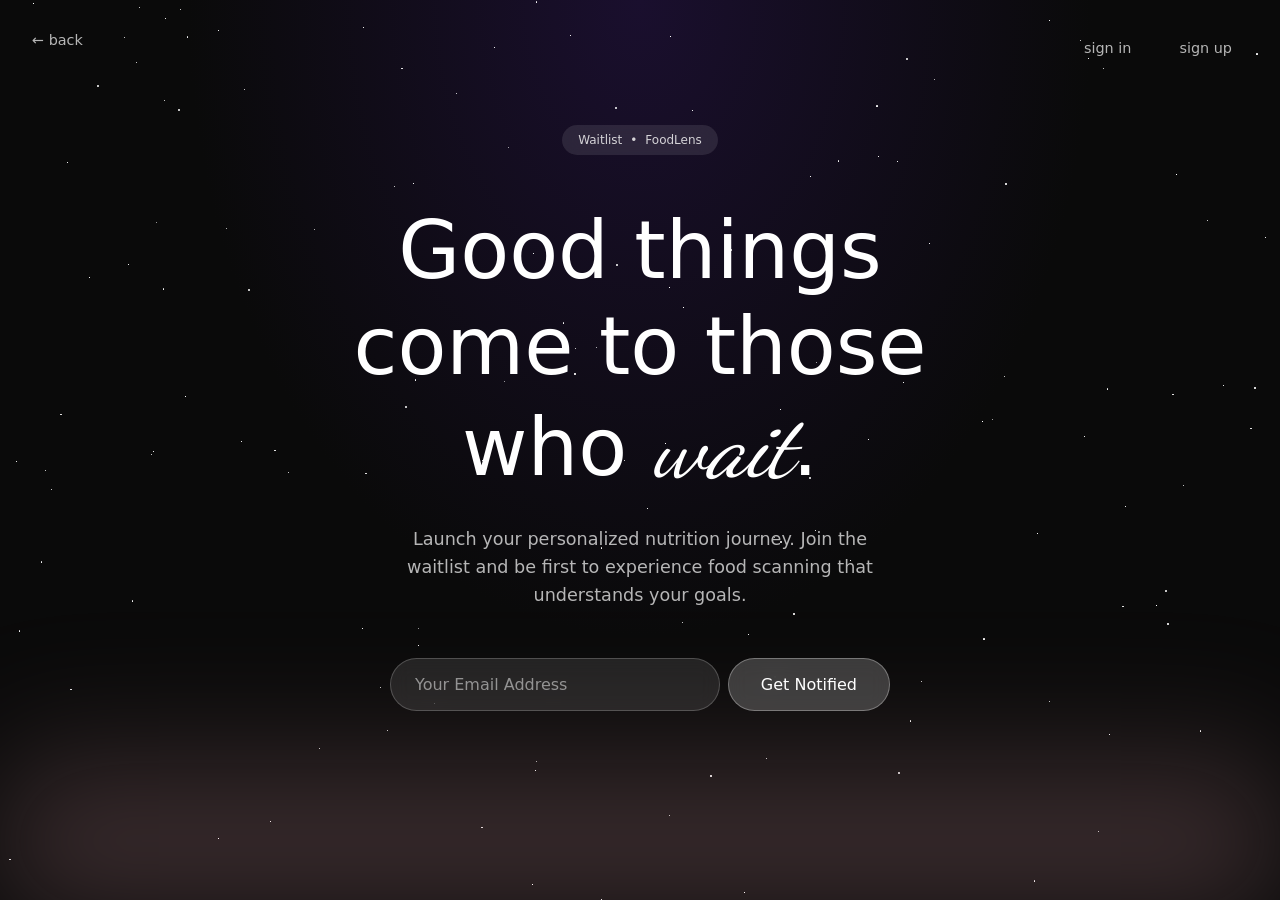
==== foodlens.html @ 1715f6c1 "first version of the site" ====
<!DOCTYPE html>
<html lang="en">
<head>
    <meta charset="UTF-8">
    <meta name="viewport" content="width=device-width, initial-scale=1.0">
    <title>FoodLens | Join the Waitlist</title>
    <link rel="stylesheet" href="styles.css">
    <link rel="preconnect" href="https://fonts.googleapis.com">
    <link rel="preconnect" href="https://fonts.gstatic.com" crossorigin>
    <link href="https://fonts.googleapis.com/css2?family=Dancing+Script:wght@400;500;600&display=swap" rel="stylesheet">
    <style>
        * {
            margin: 0;
            padding: 0;
            box-sizing: border-box;
        }

        body {
            font-family: -apple-system, BlinkMacSystemFont, 'Segoe UI', system-ui, sans-serif;
            background: #0a0a0a;
            color: #ffffff;
            overflow-x: hidden;
            min-height: 100vh;
        }

        .foodlens-container {
            min-height: 100vh;
            position: relative;
            display: flex;
            flex-direction: column;
            align-items: center;
            justify-content: center;
            padding: 2rem;
            background: radial-gradient(ellipse at top, #1a0f2e 0%, #0a0a0a 50%);
            background-attachment: fixed;
        }

        /* Starry background */
        .stars {
            position: fixed;
            top: 0;
            left: 0;
            width: 100%;
            height: 100%;
            pointer-events: none;
            z-index: 1;
        }

        .star {
            position: absolute;
            background: #ffffff;
            border-radius: 50%;
            animation: twinkle 3s ease-in-out infinite;
        }

        @keyframes twinkle {
            0%, 100% { opacity: 0.3; }
            50% { opacity: 1; }
        }

        /* Horizon glow */
        .horizon-glow {
            position: fixed;
            bottom: 0;
            left: 0;
            width: 100%;
            height: 200px;
            background: linear-gradient(to top, rgba(255, 182, 193, 0.3), transparent);
            pointer-events: none;
            z-index: 1;
            filter: blur(60px);
        }

        .content {
            position: relative;
            z-index: 10;
            text-align: center;
            max-width: 700px;
            width: 100%;
        }

        .badge {
            display: inline-flex;
            align-items: center;
            gap: 0.5rem;
            padding: 0.5rem 1rem;
            background: rgba(255, 255, 255, 0.1);
            border-radius: 20px;
            font-size: 0.75rem;
            color: rgba(255, 255, 255, 0.8);
            margin-bottom: 3rem;
            backdrop-filter: blur(10px);
        }

        .hero-title {
            font-size: clamp(2.5rem, 8vw, 5rem);
            font-weight: 400;
            line-height: 1.2;
            margin-bottom: 1.5rem;
            color: #ffffff;
        }

        .hero-title .script {
            font-family: 'Dancing Script', cursive;
            font-style: italic;
            font-weight: 500;
            font-size: 1.1em;
        }

        .hero-description {
            font-size: clamp(0.9rem, 2vw, 1.1rem);
            color: rgba(255, 255, 255, 0.7);
            line-height: 1.6;
            margin-bottom: 3rem;
            max-width: 500px;
            margin-left: auto;
            margin-right: auto;
        }

        .waitlist-form {
            display: flex;
            gap: 0.5rem;
            max-width: 500px;
            margin: 0 auto 4rem;
            flex-wrap: wrap;
            justify-content: center;
        }

        .email-input {
            flex: 1;
            min-width: 250px;
            padding: 1rem 1.5rem;
            background: rgba(255, 255, 255, 0.1);
            border: 1px solid rgba(255, 255, 255, 0.2);
            border-radius: 50px;
            color: #ffffff;
            font-size: 1rem;
            font-family: inherit;
            backdrop-filter: blur(10px);
            transition: all 0.3s ease;
        }

        .email-input:focus {
            outline: none;
            border-color: rgba(255, 255, 255, 0.4);
            background: rgba(255, 255, 255, 0.15);
        }

        .email-input::placeholder {
            color: rgba(255, 255, 255, 0.5);
        }

        .notify-btn {
            padding: 1rem 2rem;
            background: rgba(255, 255, 255, 0.2);
            border: 1px solid rgba(255, 255, 255, 0.3);
            border-radius: 50px;
            color: #ffffff;
            font-size: 1rem;
            font-family: inherit;
            font-weight: 500;
            cursor: pointer;
            transition: all 0.3s ease;
            backdrop-filter: blur(10px);
            white-space: nowrap;
        }

        .notify-btn:hover {
            background: rgba(255, 255, 255, 0.3);
            border-color: rgba(255, 255, 255, 0.5);
            transform: translateY(-2px);
        }

        .notify-btn:disabled {
            opacity: 0.5;
            cursor: not-allowed;
            transform: none;
        }

        .success-message {
            margin-top: 1rem;
            color: rgba(255, 255, 255, 0.8);
            font-size: 0.9rem;
            display: none;
        }

        .success-message.show {
            display: block;
        }

        .auth-links {
            position: fixed;
            top: 2rem;
            right: 2rem;
            display: flex;
            gap: 1rem;
            z-index: 100;
        }

        .auth-link {
            color: rgba(255, 255, 255, 0.7);
            text-decoration: none;
            font-size: 0.9rem;
            padding: 0.5rem 1rem;
            border-radius: 20px;
            transition: all 0.3s ease;
        }

        .auth-link:hover {
            color: #ffffff;
            background: rgba(255, 255, 255, 0.1);
        }

        .back-link {
            position: fixed;
            top: 2rem;
            left: 2rem;
            color: rgba(255, 255, 255, 0.7);
            text-decoration: none;
            font-size: 0.9rem;
            z-index: 100;
            transition: all 0.3s ease;
        }

        .back-link:hover {
            color: #ffffff;
        }

        /* Auth Modal */
        .auth-modal {
            position: fixed;
            top: 0;
            left: 0;
            width: 100%;
            height: 100%;
            background: rgba(0, 0, 0, 0.8);
            backdrop-filter: blur(10px);
            display: none;
            align-items: center;
            justify-content: center;
            z-index: 10001;
            opacity: 0;
            transition: opacity 0.3s ease;
        }

        .auth-modal.active {
            display: flex;
            opacity: 1;
        }

        .auth-modal-content {
            background: rgba(20, 20, 20, 0.95);
            border: 1px solid rgba(255, 255, 255, 0.1);
            border-radius: 20px;
            padding: 3rem;
            max-width: 450px;
            width: 90%;
            max-height: 90vh;
            overflow-y: auto;
            position: relative;
            transform: scale(0.9);
            transition: transform 0.3s ease;
            backdrop-filter: blur(20px);
        }

        .auth-modal.active .auth-modal-content {
            transform: scale(1);
        }

        .auth-modal-close {
            position: absolute;
            top: 1rem;
            right: 1rem;
            background: transparent;
            border: none;
            color: rgba(255, 255, 255, 0.7);
            font-size: 1.5rem;
            cursor: pointer;
            width: 32px;
            height: 32px;
            display: flex;
            align-items: center;
            justify-content: center;
            border-radius: 50%;
            transition: all 0.3s ease;
        }

        .auth-modal-close:hover {
            background: rgba(255, 255, 255, 0.1);
            color: #ffffff;
        }

        .auth-modal-title {
            font-size: 2rem;
            font-weight: 400;
            margin-bottom: 0.5rem;
            color: #ffffff;
        }

        .auth-modal-subtitle {
            color: rgba(255, 255, 255, 0.6);
            margin-bottom: 2rem;
            font-size: 0.9rem;
        }

        .form-group {
            margin-bottom: 1.5rem;
        }

        .form-label {
            display: block;
            margin-bottom: 0.5rem;
            color: rgba(255, 255, 255, 0.8);
            font-size: 0.9rem;
        }

        .form-input {
            width: 100%;
            padding: 0.8rem 1rem;
            background: rgba(255, 255, 255, 0.1);
            border: 1px solid rgba(255, 255, 255, 0.2);
            border-radius: 10px;
            color: #ffffff;
            font-size: 1rem;
            font-family: inherit;
            transition: all 0.3s ease;
        }

        .form-input:focus {
            outline: none;
            border-color: rgba(255, 255, 255, 0.4);
            background: rgba(255, 255, 255, 0.15);
        }

        .form-input::placeholder {
            color: rgba(255, 255, 255, 0.4);
        }

        .submit-btn {
            width: 100%;
            padding: 1rem;
            background: rgba(255, 255, 255, 0.2);
            color: #ffffff;
            border: 1px solid rgba(255, 255, 255, 0.3);
            border-radius: 10px;
            font-size: 1rem;
            font-family: inherit;
            font-weight: 500;
            cursor: pointer;
            transition: all 0.3s ease;
        }

        .submit-btn:hover {
            background: rgba(255, 255, 255, 0.3);
            border-color: rgba(255, 255, 255, 0.5);
        }

        .form-error {
            color: #ff6b6b;
            font-size: 0.85rem;
            margin-top: 0.5rem;
            display: none;
        }

        .form-error.show {
            display: block;
        }

        .switch-auth {
            margin-top: 1.5rem;
            text-align: center;
            color: rgba(255, 255, 255, 0.6);
            font-size: 0.9rem;
        }

        .switch-auth a {
            color: #ffffff;
            text-decoration: none;
            font-weight: 500;
            transition: all 0.3s ease;
        }

        .switch-auth a:hover {
            opacity: 0.8;
        }

        @media (max-width: 768px) {
            .auth-links {
                top: 1rem;
                right: 1rem;
            }

            .back-link {
                top: 1rem;
                left: 1rem;
            }

            .waitlist-form {
                flex-direction: column;
            }

            .email-input,
            .notify-btn {
                width: 100%;
            }
        }
    </style>
</head>
<body>
    <div class="foodlens-container">
        <!-- Starry Background -->
        <div class="stars" id="stars"></div>
        <div class="horizon-glow"></div>

        <a href="index.html" class="back-link">← back</a>
        
        <div class="auth-links">
            <a href="#" class="auth-link" onclick="openAuthModal('signin'); return false;">sign in</a>
            <a href="#" class="auth-link" onclick="openAuthModal('signup'); return false;">sign up</a>
        </div>

        <div class="content">
            <div class="badge">
                <span>Waitlist</span>
                <span>•</span>
                <span>FoodLens</span>
            </div>

            <h1 class="hero-title">
                Good things come to those who <span class="script">wait</span>.
            </h1>

            <p class="hero-description">
                Launch your personalized nutrition journey. Join the waitlist and be first to experience food scanning that understands your goals.
            </p>

            <form class="waitlist-form" id="waitlistForm" onsubmit="handleWaitlistSubmit(event)">
                <input 
                    type="email" 
                    class="email-input" 
                    placeholder="Your Email Address" 
                    required
                    id="waitlist-email"
                />
                <button type="submit" class="notify-btn" id="notify-btn">
                    Get Notified
                </button>
                <div class="success-message" id="success-message">
                    ✓ You've been added to the waitlist!
                </div>
            </form>
        </div>
    </div>

    <!-- Auth Modal -->
    <div class="auth-modal" id="authModal">
        <div class="auth-modal-content">
            <button class="auth-modal-close" onclick="closeAuthModal()">×</button>
            
            <!-- Sign In Form -->
            <div id="signinForm" class="auth-form">
                <h2 class="auth-modal-title">sign in</h2>
                <p class="auth-modal-subtitle">welcome back to foodlens</p>
                <form onsubmit="handleSignIn(event)">
                    <div class="form-group">
                        <label class="form-label" for="signin-email">email</label>
                        <input 
                            type="email" 
                            id="signin-email" 
                            class="form-input" 
                            placeholder="your@email.com" 
                            required
                        />
                        <div class="form-error" id="signin-error"></div>
                    </div>
                    <div class="form-group">
                        <label class="form-label" for="signin-password">password</label>
                        <input 
                            type="password" 
                            id="signin-password" 
                            class="form-input" 
                            placeholder="••••••••" 
                            required
                        />
                    </div>
                    <button type="submit" class="submit-btn" id="signin-submit">
                        sign in
                    </button>
                </form>
                <div class="switch-auth">
                    don't have an account? <a href="#" onclick="switchAuthForm('signup'); return false;">sign up</a>
                </div>
            </div>

            <!-- Sign Up Form -->
            <div id="signupForm" class="auth-form" style="display: none;">
                <h2 class="auth-modal-title">sign up</h2>
                <p class="auth-modal-subtitle">join foodlens and start your nutrition journey</p>
                <form onsubmit="handleSignUp(event)">
                    <div class="form-group">
                        <label class="form-label" for="signup-name">name</label>
                        <input 
                            type="text" 
                            id="signup-name" 
                            class="form-input" 
                            placeholder="your name" 
                            required
                        />
                    </div>
                    <div class="form-group">
                        <label class="form-label" for="signup-email">email</label>
                        <input 
                            type="email" 
                            id="signup-email" 
                            class="form-input" 
                            placeholder="your@email.com" 
                            required
                        />
                        <div class="form-error" id="signup-error"></div>
                    </div>
                    <div class="form-group">
                        <label class="form-label" for="signup-password">password</label>
                        <input 
                            type="password" 
                            id="signup-password" 
                            class="form-input" 
                            placeholder="••••••••" 
                            required
                            minlength="8"
                        />
                    </div>
                    <div class="form-group">
                        <label class="form-label" for="signup-location">location</label>
                        <select id="signup-location" class="form-input" required>
                            <option value="">select your country</option>
                            <option value="canada">🇨🇦 Canada</option>
                            <option value="australia">🇦🇺 Australia</option>
                            <option value="other">Other</option>
                        </select>
                    </div>
                    <button type="submit" class="submit-btn" id="signup-submit">
                        create account
                    </button>
                </form>
                <div class="switch-auth">
                    already have an account? <a href="#" onclick="switchAuthForm('signin'); return false;">sign in</a>
                </div>
            </div>
        </div>
    </div>

    <script>
        // Create starry background
        function createStars() {
            const starsContainer = document.getElementById('stars');
            const numStars = 150;
            
            for (let i = 0; i < numStars; i++) {
                const star = document.createElement('div');
                star.className = 'star';
                star.style.width = Math.random() * 2 + 'px';
                star.style.height = star.style.width;
                star.style.left = Math.random() * 100 + '%';
                star.style.top = Math.random() * 100 + '%';
                star.style.animationDelay = Math.random() * 3 + 's';
                starsContainer.appendChild(star);
            }
        }

        createStars();

        // Auth Modal Functions
        function openAuthModal(type) {
            const modal = document.getElementById('authModal');
            modal.classList.add('active');
            switchAuthForm(type);
        }

        function closeAuthModal() {
            const modal = document.getElementById('authModal');
            modal.classList.remove('active');
            document.getElementById('signinForm').querySelector('form').reset();
            document.getElementById('signupForm').querySelector('form').reset();
            document.getElementById('signin-error').classList.remove('show');
            document.getElementById('signup-error').classList.remove('show');
        }

        function switchAuthForm(type) {
            const signinForm = document.getElementById('signinForm');
            const signupForm = document.getElementById('signupForm');
            
            if (type === 'signin') {
                signinForm.style.display = 'block';
                signupForm.style.display = 'none';
            } else {
                signinForm.style.display = 'none';
                signupForm.style.display = 'block';
            }
        }

        document.getElementById('authModal').addEventListener('click', function(e) {
            if (e.target === this) {
                closeAuthModal();
            }
        });

        // Waitlist Form Handler
        function handleWaitlistSubmit(event) {
            event.preventDefault();
            const email = document.getElementById('waitlist-email').value;
            const submitBtn = document.getElementById('notify-btn');
            const successMsg = document.getElementById('success-message');

            submitBtn.disabled = true;
            submitBtn.textContent = 'joining...';

            setTimeout(() => {
                console.log('Waitlist signup:', { email });
                successMsg.classList.add('show');
                submitBtn.disabled = false;
                submitBtn.textContent = 'Get Notified';
                document.getElementById('waitlistForm').reset();
                
                setTimeout(() => {
                    successMsg.classList.remove('show');
                }, 5000);
            }, 1000);
        }

        // Sign In Handler
        function handleSignIn(event) {
            event.preventDefault();
            const email = document.getElementById('signin-email').value;
            const password = document.getElementById('signin-password').value;
            const submitBtn = document.getElementById('signin-submit');
            const errorMsg = document.getElementById('signin-error');

            errorMsg.classList.remove('show');
            submitBtn.disabled = true;
            submitBtn.textContent = 'signing in...';

            setTimeout(() => {
                console.log('Sign in:', { email });
                if (email && password) {
                    alert('Sign in successful! (This is a demo)');
                    closeAuthModal();
                } else {
                    errorMsg.textContent = 'Invalid email or password';
                    errorMsg.classList.add('show');
                }
                submitBtn.disabled = false;
                submitBtn.textContent = 'sign in';
            }, 1000);
        }

        // Sign Up Handler
        function handleSignUp(event) {
            event.preventDefault();
            const name = document.getElementById('signup-name').value;
            const email = document.getElementById('signup-email').value;
            const password = document.getElementById('signup-password').value;
            const location = document.getElementById('signup-location').value;
            const submitBtn = document.getElementById('signup-submit');
            const errorMsg = document.getElementById('signup-error');

            errorMsg.classList.remove('show');
            submitBtn.disabled = true;
            submitBtn.textContent = 'creating account...';

            setTimeout(() => {
                console.log('Sign up:', { name, email, location });
                if (email && password && name && location) {
                    alert('Account created successfully! (This is a demo)');
                    closeAuthModal();
                } else {
                    errorMsg.textContent = 'Please fill in all fields';
                    errorMsg.classList.add('show');
                }
                submitBtn.disabled = false;
                submitBtn.textContent = 'create account';
            }, 1000);
        }
    </script>
</body>
</html>
---- styles.css ----
* {
    margin: 0;
    padding: 0;
    box-sizing: border-box;
}

/* Theme: Dark (Default) */
:root {
    --bg-primary: #000000;
    --bg-secondary: #0a0a0a;
    --text-primary: #e0e0e0;
    --text-secondary: #888888;
    --accent: #ffffff;
    --accent-secondary: #b0b0b0;
    --accent-tertiary: #d0d0d0;
    --border-color: #1a1a1a;
    --hover-glow: rgba(255, 255, 255, 0.1);
}

/* Additional color themes removed; dark theme only */

body {
    font-family: -apple-system, BlinkMacSystemFont, 'Segoe UI', system-ui, sans-serif;
    background: var(--bg-primary);
    color: var(--text-primary);
    overflow-x: hidden;
    cursor: none;
    font-size: 14px;
}

* {
    font-family: inherit;
}

@media (max-width: 768px) {
    body {
        cursor: default;
    }
    .custom-cursor {
        display: none;
    }
}

/* Custom Cursor */
.custom-cursor {
    position: fixed;
    width: 8px;
    height: 8px;
    background: var(--text-primary);
    border-radius: 50%;
    pointer-events: none;
    z-index: 9999;
    transform: translate(-50%, -50%);
    transition: transform 0.2s ease, width 0.2s ease, height 0.2s ease;
    box-shadow: 0 0 10px rgba(255, 255, 255, 0.3);
    mix-blend-mode: difference;
}

.custom-cursor::before {
    content: '';
    position: absolute;
    width: 24px;
    height: 24px;
    border: 1px solid var(--text-primary);
    border-radius: 50%;
    top: 50%;
    left: 50%;
    transform: translate(-50%, -50%);
    opacity: 0.2;
    animation: pulse 2s ease-in-out infinite;
}

@keyframes pulse {
    0%, 100% {
        transform: translate(-50%, -50%) scale(1);
        opacity: 0.3;
    }
    50% {
        transform: translate(-50%, -50%) scale(1.5);
        opacity: 0;
    }
}

/* Cursor Images */
.cursor-images {
    position: fixed;
    top: 0;
    left: 0;
    width: 100%;
    height: 100%;
    pointer-events: none;
    z-index: 9998;
}

.cursor-img {
    position: absolute;
    width: 220px;
    height: 220px;
    opacity: 0;
    transition: opacity 0.4s ease, transform 0.4s cubic-bezier(0.34, 1.56, 0.64, 1);
    pointer-events: none;
    border-radius: 12px;
    overflow: hidden;
    box-shadow: 0 20px 60px rgba(0, 0, 0, 0.6);
    transform: translate(-50%, -50%) scale(0);
    will-change: transform, opacity;
    backdrop-filter: blur(10px);
    background-size: cover;
    background-position: center;
    background-repeat: no-repeat;
    filter: brightness(1.05) contrast(1.08) saturate(1.08);
}

.cursor-img.active {
    opacity: 0.52;
    z-index: 9999;
}

.cursor-img img {
    width: 100%;
    height: 100%;
    object-fit: cover;
    border-radius: 12px;
    filter: brightness(1.05) contrast(1.08) saturate(1.08);
}

/* Photo Popup */
.photo-popup {
    position: fixed;
    background: var(--bg-secondary);
    opacity: 0.9;
    color: var(--text-primary);
    padding: 0.6rem 1.2rem;
    border-radius: 20px;
    font-size: 0.85rem;
    font-weight: 400;
    letter-spacing: 0.05em;
    text-transform: lowercase;
    pointer-events: none;
    z-index: 10000;
    transform: translate(-50%, -10px) scale(0.9);
    opacity: 0;
    transition: opacity 0.3s ease, transform 0.3s ease;
    white-space: nowrap;
    backdrop-filter: blur(10px);
    border: 1px solid rgba(255, 255, 255, 0.1);
    box-shadow: 0 10px 30px rgba(0, 0, 0, 0.5);
}

.container {
    min-height: 100vh;
    position: relative;
}

/* Landing Section */
.landing {
    min-height: 100vh;
    display: flex;
    align-items: center;
    justify-content: center;
    padding: 4rem 2rem;
    position: relative;
    overflow: hidden;
    background: #000000;
}

.landing::before {
    content: none;
}

@keyframes rotate {
    from {
        transform: rotate(0deg);
    }
    to {
        transform: rotate(360deg);
    }
}

.landing-content {
    text-align: center;
    width: 100%;
    height: 100vh;
    position: relative;
    display: flex;
    align-items: center;
    justify-content: center;
    overflow: hidden;
}

.name-title {
    font-size: clamp(2rem, 5vw, 3.5rem);
    font-weight: 400;
    letter-spacing: -0.01em;
    background: linear-gradient(
        120deg,
        #ff7ab6 0%,
        #a78bfa 22%,
        #60a5fa 42%,
        #34d399 62%,
        #facc15 82%,
        #fb7185 100%
    );
    background-size: 300% 300%;
    -webkit-background-clip: text;
    -webkit-text-fill-color: transparent;
    background-clip: text;
    text-shadow: 0 0 20px rgba(167, 139, 250, 0.28);
    animation: gradientShift 6s ease infinite, nameGlow 3s ease-in-out infinite;
    position: absolute;
    top: 35%;
    left: 50%;
    transform: translate(-50%, -50%);
    z-index: 10;
    will-change: transform, opacity;
    transition: transform 0.3s ease, filter 0.3s ease;
    cursor: default;
}

.name-title:hover {
    transform: translate(-50%, -50%) scale(1.02);
    filter: brightness(1.1);
}

@keyframes gradientShift {
    0% {
        background-position: 0% 50%;
    }
    50% {
        background-position: 100% 50%;
    }
    100% {
        background-position: 0% 50%;
    }
}

@keyframes nameGlow {
    0%, 100% {
        filter: drop-shadow(0 0 8px rgba(96, 165, 250, 0.22));
    }
    50% {
        filter: drop-shadow(0 0 18px rgba(251, 113, 133, 0.32));
    }
}

.tagline {
    font-size: clamp(0.85rem, 1.5vw, 1rem);
    color: var(--text-secondary);
    margin-bottom: 3rem;
    font-weight: 400;
    letter-spacing: 0.05em;
    text-transform: lowercase;
    animation: fadeInUp 1s ease 0.2s backwards;
}

/* Web Connections */
.web-connections {
    position: absolute;
    top: 0;
    left: 0;
    width: 100%;
    height: 100%;
    z-index: 1;
    pointer-events: none;
}

.connection-line {
    stroke: var(--border-color);
    stroke-width: 1;
    opacity: 0.3;
    transition: none;
    animation: none;
}

/* Icon Cards - Layout Options */
.icon-card {
    position: absolute;
    cursor: pointer;
    transition: transform 0.3s ease;
    display: flex;
    flex-direction: column;
    align-items: center;
    gap: 0.8rem;
    padding: 1.5rem;
    border-radius: 12px;
    background: var(--bg-secondary);
    border: 1px solid var(--border-color);
    transition: all 0.4s cubic-bezier(0.175, 0.885, 0.32, 1.275);
    z-index: 5;
    animation: none;
    --card-accent: #a78bfa;
}

/* Layout: corners (default) */
.layout-corners .icon-top-left {
    top: 2rem;
    left: 2rem;
}

.layout-corners .icon-top-right {
    top: 2rem;
    right: 2rem;
}

.layout-corners .icon-bottom-left {
    bottom: 2rem;
    left: 2rem;
}

.layout-corners .icon-bottom-right {
    bottom: 2rem;
    right: 2rem;
}

/* Layout: bottom row (horizontal) */
.layout-bottom-row .icon-top-left,
.layout-bottom-row .icon-top-right,
.layout-bottom-row .icon-bottom-left,
.layout-bottom-row .icon-bottom-right {
    bottom: 4rem;
    top: auto;
    transform: translateX(-50%);
}

.layout-bottom-row .icon-top-left {
    left: 12.5%;
}

.layout-bottom-row .icon-top-right {
    left: 37.5%;
}

.layout-bottom-row .icon-bottom-left {
    left: 62.5%;
}

.layout-bottom-row .icon-bottom-right {
    left: 87.5%;
}

.layout-bottom-row .icon-card:hover {
    transform: translateX(-50%) translateY(-10px) scale(1.05);
}

/* Layout: center row (horizontal, centered) */
.layout-center-row .icon-top-left,
.layout-center-row .icon-top-right,
.layout-center-row .icon-bottom-left,
.layout-center-row .icon-bottom-right {
    bottom: 11.5rem;
    top: auto;
    transform: translateX(-50%);
}

.layout-center-row .icon-top-left {
    left: calc(50% - 200px);
}

.layout-center-row .icon-top-right {
    left: 50%;
}

.layout-center-row .icon-bottom-left {
    left: calc(50% + 200px);
}

.layout-center-row .icon-bottom-right {
    left: 50%;
}

.layout-center-row .icon-card:hover {
    transform: translateX(-50%) translateY(-10px) scale(1.05);
}

@media (max-width: 768px) {
    .layout-center-row .icon-top-left {
        left: calc(50% - 120px);
    }
    
    .layout-center-row .icon-bottom-left {
        left: calc(50% + 120px);
    }
}

/* Layout: side columns (vertical) */
.layout-side-columns .icon-top-left {
    top: 20%;
    left: 3rem;
}

.layout-side-columns .icon-top-right {
    top: 20%;
    right: 3rem;
}

.layout-side-columns .icon-bottom-left {
    bottom: 20%;
    left: 3rem;
}

.layout-side-columns .icon-bottom-right {
    bottom: 20%;
    right: 3rem;
}

/* Layout: center cluster */
.layout-center-cluster .icon-top-left {
    top: 50%;
    left: 50%;
    transform: translate(-200%, -150%);
}

.layout-center-cluster .icon-top-right {
    top: 50%;
    left: 50%;
    transform: translate(100%, -150%);
}

.layout-center-cluster .icon-bottom-left {
    top: 50%;
    left: 50%;
    transform: translate(-200%, 50%);
}

.layout-center-cluster .icon-bottom-right {
    top: 50%;
    left: 50%;
    transform: translate(100%, 50%);
}

/* Layout: diagonal line */
.layout-diagonal .icon-top-left {
    top: 15%;
    left: 10%;
}

.layout-diagonal .icon-top-right {
    top: 35%;
    left: 35%;
}

.layout-diagonal .icon-bottom-left {
    top: 55%;
    left: 60%;
}

.layout-diagonal .icon-bottom-right {
    top: 75%;
    left: 85%;
}

/* Layout: top and bottom (2x2) */
.layout-top-bottom .icon-top-left {
    top: 15%;
    left: 25%;
}

.layout-top-bottom .icon-top-right {
    top: 15%;
    right: 25%;
}

.layout-top-bottom .icon-bottom-left {
    bottom: 15%;
    left: 25%;
}

.layout-top-bottom .icon-bottom-right {
    bottom: 15%;
    right: 25%;
}


.icon-card:hover {
    transform: translateY(-10px) scale(1.05);
    border-color: color-mix(in srgb, var(--card-accent) 65%, var(--border-color));
    box-shadow:
        0 20px 40px rgba(0, 0, 0, 0.5),
        0 0 0 1px color-mix(in srgb, var(--card-accent) 25%, transparent),
        0 0 28px color-mix(in srgb, var(--card-accent) 22%, transparent);
    background: linear-gradient(
        135deg,
        var(--bg-secondary),
        color-mix(in srgb, var(--card-accent) 8%, transparent)
    );
}

.icon-wrapper {
    width: 60px;
    height: 60px;
    display: flex;
    align-items: center;
    justify-content: center;
    position: relative;
}

.icon-svg {
    width: 100%;
    height: 100%;
    color: var(--text-secondary);
    transition: all 0.3s ease;
}

.icon-card:hover .icon-svg {
    color: color-mix(in srgb, var(--card-accent) 65%, #ffffff);
    transform: rotate(5deg) scale(1.1);
}

.icon-card::after {
    content: '';
    position: absolute;
    left: 50%;
    bottom: -12px;
    width: 6px;
    height: 6px;
    border-radius: 50%;
    background: var(--card-accent);
    opacity: 0;
    transform: translateX(-50%) scale(0.7);
    transition: opacity 0.25s ease, transform 0.25s ease;
}

.icon-card:hover::after {
    opacity: 0.95;
    transform: translateX(-50%) scale(1);
    box-shadow: 0 0 14px color-mix(in srgb, var(--card-accent) 45%, transparent);
}

.icon-number {
    font-size: 0.9rem;
    color: var(--text-secondary);
    font-weight: 500;
    letter-spacing: 0.1em;
}

.icon-card:hover .icon-number,
.icon-card:hover .icon-label {
    color: color-mix(in srgb, var(--card-accent) 65%, #ffffff);
}

.icon-top-left {
    --card-accent: #f472b6;
}

.icon-top-right {
    --card-accent: #60a5fa;
}

.icon-bottom-left {
    --card-accent: #a78bfa;
}

.icon-label {
    font-size: 0.9rem;
    color: var(--text-primary);
    font-weight: 400;
    text-transform: lowercase;
    letter-spacing: 0.05em;
}

/* Content Sections */
.content-section {
    min-height: 100vh;
    padding: 4rem 2rem;
    display: none;
    animation: fadeIn 0.6s ease;
}

.content-section.active {
    display: flex;
    align-items: center;
    justify-content: center;
}

.section-content {
    max-width: 900px;
    width: 100%;
    text-align: center;
}

.section-title {
    font-size: clamp(1.8rem, 4vw, 2.5rem);
    font-weight: 600;
    margin-bottom: 2rem;
    color: var(--text-primary);
    text-transform: lowercase;
    letter-spacing: -0.01em;
}

.section-body {
    margin-bottom: 3rem;
}

.intro-text {
    font-size: 1rem;
    line-height: 1.7;
    color: var(--text-secondary);
    margin-bottom: 2rem;
    max-width: 760px;
    margin-left: auto;
    margin-right: auto;
}

/* About Grid */
.about-grid {
    display: grid;
    grid-template-columns: repeat(auto-fit, minmax(250px, 1fr));
    gap: 2rem;
}

.about-item {
    padding: 2rem;
    background: var(--bg-secondary);
    border: 1px solid var(--border-color);
    border-radius: 12px;
    transition: all 0.3s ease;
    text-align: center;
}

.about-item:hover {
    border-color: var(--text-primary);
    transform: translateY(-5px);
    box-shadow: 0 10px 30px var(--hover-glow);
}

.about-item h3 {
    font-size: 1rem;
    margin-bottom: 0.8rem;
    color: var(--text-primary);
    font-weight: 500;
}

.about-item p {
    line-height: 1.7;
    color: var(--text-secondary);
}

/* Timeline */
.timeline {
    position: relative;
    padding-left: 0;
    max-width: 760px;
    margin: 0 auto;
}

.timeline::before {
    content: none;
}

.timeline-item {
    position: relative;
    margin-bottom: 3rem;
    padding-left: 0;
    text-align: center;
}

.timeline-item::before {
    content: none;
}

.timeline-year {
    font-size: 0.85rem;
    color: var(--text-secondary);
    font-weight: 500;
    margin-bottom: 0.4rem;
    letter-spacing: 0.05em;
}

.timeline-content h3 {
    font-size: 1.1rem;
    margin-bottom: 0.4rem;
    color: var(--text-primary);
    font-weight: 500;
}

.company {
    color: var(--text-secondary);
    font-weight: 400;
    margin-bottom: 0.8rem;
    font-size: 0.9rem;
}

.timeline-content p {
    line-height: 1.7;
    color: var(--text-secondary);
}

/* Goals Grid */
.goals-grid {
    display: grid;
    grid-template-columns: repeat(auto-fit, minmax(250px, 1fr));
    gap: 2rem;
}

.goal-card {
    padding: 2.5rem;
    background: var(--bg-secondary);
    border: 1px solid var(--border-color);
    border-radius: 12px;
    text-align: center;
    transition: all 0.3s ease;
}

.goal-card:hover {
    border-color: var(--text-primary);
    transform: translateY(-5px);
    box-shadow: 0 10px 30px var(--hover-glow);
}

.goal-icon {
    font-size: 3rem;
    margin-bottom: 1rem;
}

.goal-card h3 {
    font-size: 1rem;
    margin-bottom: 0.8rem;
    color: var(--text-primary);
    font-weight: 500;
}

.goal-card p {
    line-height: 1.7;
    color: var(--text-secondary);
}

/* Projects Grid */
.projects-grid {
    display: grid;
    grid-template-columns: repeat(auto-fit, minmax(280px, 1fr));
    gap: 2rem;
    justify-items: center;
}

.project-card {
    padding: 2rem;
    background: var(--bg-secondary);
    border: 1px solid var(--border-color);
    border-radius: 12px;
    transition: all 0.3s ease;
    text-align: center;
    max-width: 420px;
}

.project-card:hover {
    border-color: var(--text-primary);
    transform: translateY(-5px);
    box-shadow: 0 10px 30px var(--hover-glow);
}

.project-card h3 {
    font-size: 1.1rem;
    margin-bottom: 0.4rem;
    color: var(--text-primary);
    font-weight: 500;
}

.project-tags {
    color: var(--text-secondary);
    font-size: 0.8rem;
    margin-bottom: 0.8rem;
    font-weight: 400;
}

.project-card p {
    line-height: 1.7;
    color: var(--text-secondary);
    margin-bottom: 1.5rem;
}

.project-links {
    display: flex;
    gap: 1.5rem;
    justify-content: center;
}

.project-link {
    color: var(--text-secondary);
    text-decoration: none;
    font-weight: 400;
    transition: all 0.3s ease;
}

.project-link:hover {
    color: var(--text-primary);
    transform: translateX(5px);
}

/* Back Button */
.back-btn {
    background: transparent;
    border: 1px solid var(--border-color);
    color: var(--text-primary);
    padding: 0.8rem 2rem;
    border-radius: 8px;
    cursor: pointer;
    font-size: 1rem;
    font-family: inherit;
    transition: all 0.3s ease;
    display: block;
    margin: 0 auto;
}

.back-btn:hover {
    border-color: var(--text-primary);
    background: color-mix(in srgb, var(--text-primary) 5%, transparent);
    transform: translateX(-5px);
}

/* Footer */
.footer {
    padding: 3rem 2rem;
    text-align: center;
    border-top: 1px solid var(--border-color);
}

.footer-content p {
    margin-bottom: 1.5rem;
    color: var(--text-secondary);
    font-size: 1.1rem;
}

.social-links {
    display: flex;
    justify-content: center;
    gap: 2rem;
    flex-wrap: wrap;
}

.social-link {
    color: var(--text-secondary);
    text-decoration: none;
    font-weight: 500;
    transition: all 0.3s ease;
    text-transform: lowercase;
}

.social-link:hover {
    color: var(--text-primary);
    transform: translateY(-3px);
}

/* Animations */
@keyframes fadeIn {
    from {
        opacity: 0;
    }
    to {
        opacity: 1;
    }
}

@keyframes fadeInUp {
    from {
        opacity: 0;
        transform: translateY(30px);
    }
    to {
        opacity: 1;
        transform: translateY(0);
    }
}

@keyframes nameEntrance {
    0% {
        opacity: 0;
        transform: translate(-50%, -50%) scale(0.8);
        filter: blur(10px);
    }
    50% {
        opacity: 0.7;
        transform: translate(-50%, -50%) scale(1.05);
        filter: blur(2px);
    }
    100% {
        opacity: 1;
        transform: translate(-50%, -50%) scale(1);
        filter: blur(0);
    }
}

/* Responsive */
@media (max-width: 768px) {
    .icon-card {
        padding: 1rem;
    }

    .icon-wrapper {
        width: 50px;
        height: 50px;
    }

    .icon-top-left,
    .icon-top-right,
    .icon-bottom-left,
    .icon-bottom-right {
        position: fixed;
    }

    .icon-top-left {
        top: 1rem;
        left: 1rem;
    }

    .icon-top-right {
        top: 1rem;
        right: 1rem;
    }

    .icon-bottom-left {
        bottom: 1rem;
        left: 1rem;
    }

    .icon-bottom-right {
        bottom: 1rem;
        right: 1rem;
    }

    .name-title {
        font-size: clamp(1.5rem, 6vw, 2.5rem);
    }

    .about-grid,
    .goals-grid,
    .projects-grid {
        grid-template-columns: 1fr;
    }
}

@media (max-width: 480px) {
    .icons-grid {
        grid-template-columns: 1fr;
    }

    .landing {
        padding: 1rem;
    }

    .content-section {
        padding: 2rem 1rem;
    }
}

/* Theme switcher removed */
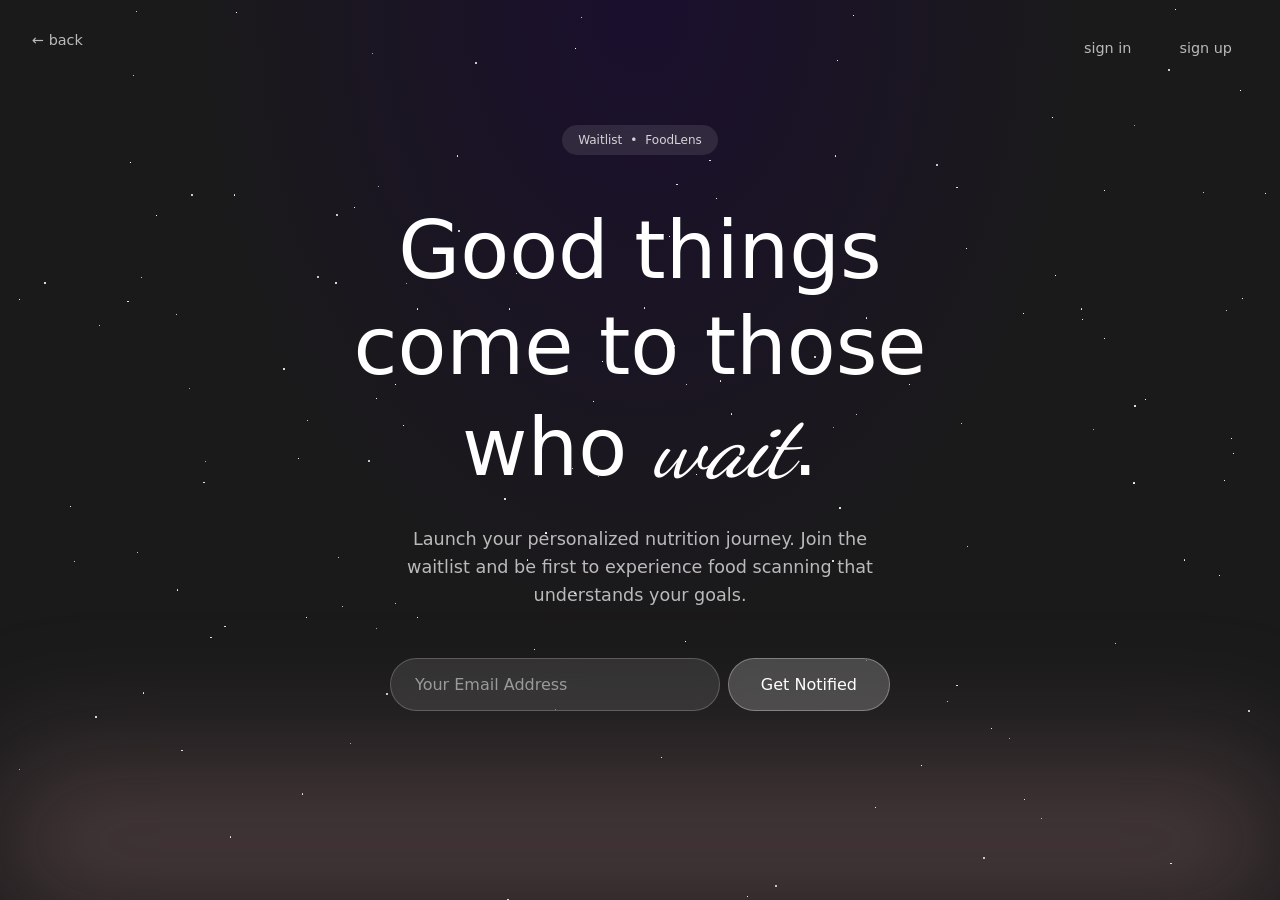
==== commit 5d2992d6: "og tags and background colours" ====
--- a/foodlens.html
+++ b/foodlens.html
@@ -17,7 +17,7 @@
 
         body {
             font-family: -apple-system, BlinkMacSystemFont, 'Segoe UI', system-ui, sans-serif;
-            background: #0a0a0a;
+            background: #1a1a1a;
             color: #ffffff;
             overflow-x: hidden;
             min-height: 100vh;
@@ -31,7 +31,7 @@
             align-items: center;
             justify-content: center;
             padding: 2rem;
-            background: radial-gradient(ellipse at top, #1a0f2e 0%, #0a0a0a 50%);
+            background: radial-gradient(ellipse at top, #1a0f2e 0%, #1a1a1a 50%);
             background-attachment: fixed;
         }
 
--- a/styles.css
+++ b/styles.css
@@ -6,14 +6,14 @@
 
 /* Theme: Dark (Default) */
 :root {
-    --bg-primary: #000000;
-    --bg-secondary: #0a0a0a;
+    --bg-primary: #1a1a1a;
+    --bg-secondary: #242424;
     --text-primary: #e0e0e0;
     --text-secondary: #888888;
     --accent: #ffffff;
     --accent-secondary: #b0b0b0;
     --accent-tertiary: #d0d0d0;
-    --border-color: #1a1a1a;
+    --border-color: #333333;
     --hover-glow: rgba(255, 255, 255, 0.1);
 }
 
@@ -161,7 +161,7 @@
     padding: 4rem 2rem;
     position: relative;
     overflow: hidden;
-    background: #000000;
+    background: var(--bg-primary);
 }
 
 .landing::before {
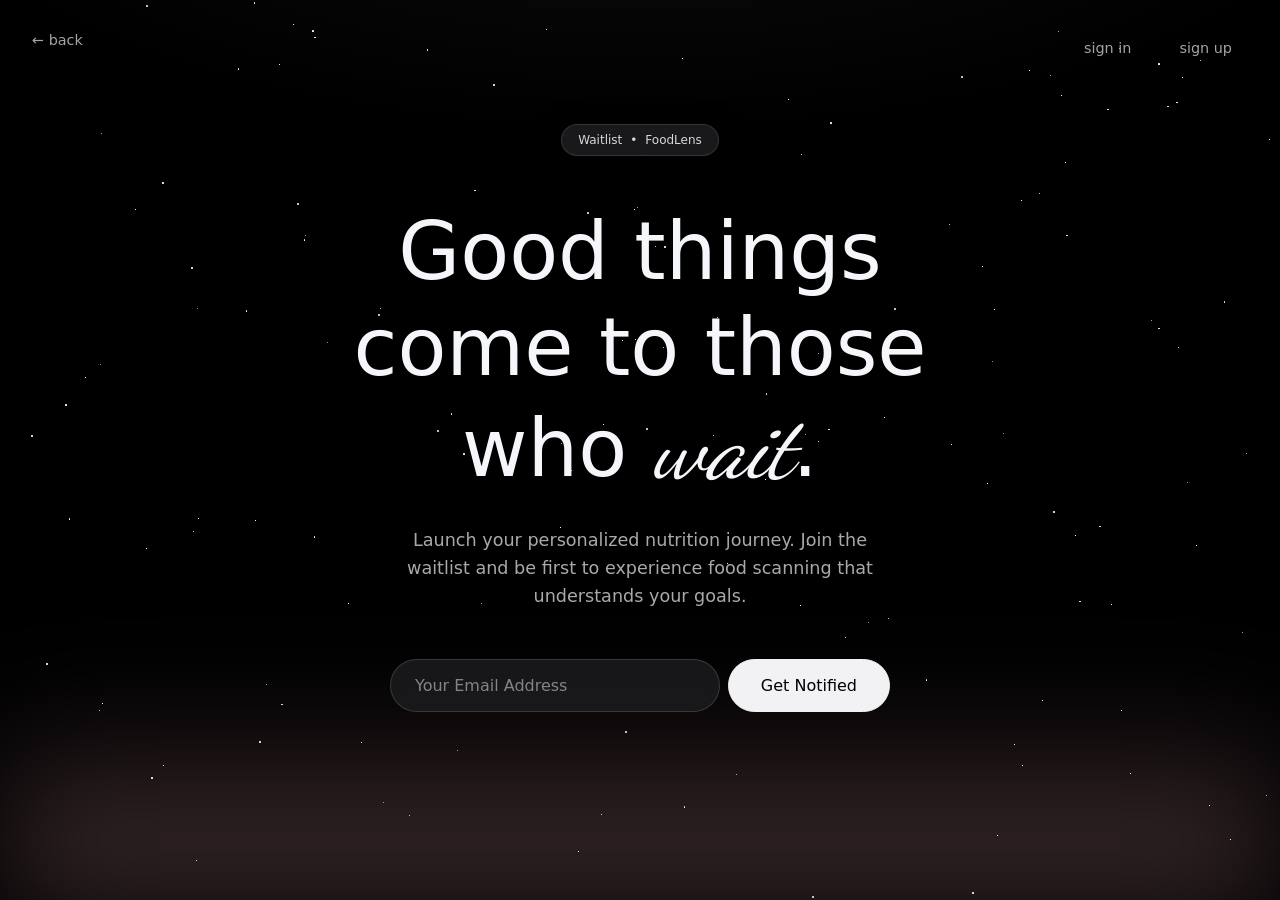
==== commit 7f5e2d02: "mobile layout, dark theme, brighter snapshots" ====
--- a/foodlens.html
+++ b/foodlens.html
@@ -17,8 +17,8 @@
 
         body {
             font-family: -apple-system, BlinkMacSystemFont, 'Segoe UI', system-ui, sans-serif;
-            background: #1a1a1a;
-            color: #ffffff;
+            background: #000000;
+            color: #f2f2f4;
             overflow-x: hidden;
             min-height: 100vh;
         }
@@ -31,7 +31,9 @@
             align-items: center;
             justify-content: center;
             padding: 2rem;
-            background: radial-gradient(ellipse at top, #1a0f2e 0%, #1a1a1a 50%);
+            background:
+                radial-gradient(ellipse 120% 70% at 50% -20%, rgba(255, 255, 255, 0.06) 0%, transparent 50%),
+                #000000;
             background-attachment: fixed;
         }
 
@@ -84,12 +86,14 @@
             align-items: center;
             gap: 0.5rem;
             padding: 0.5rem 1rem;
-            background: rgba(255, 255, 255, 0.1);
+            background: rgba(28, 28, 30, 0.9);
+            border: 1px solid rgba(255, 255, 255, 0.12);
             border-radius: 20px;
             font-size: 0.75rem;
-            color: rgba(255, 255, 255, 0.8);
+            color: rgba(242, 242, 244, 0.88);
             margin-bottom: 3rem;
             backdrop-filter: blur(10px);
+            box-shadow: 0 8px 32px rgba(0, 0, 0, 0.45);
         }
 
         .hero-title {
@@ -97,7 +101,7 @@
             font-weight: 400;
             line-height: 1.2;
             margin-bottom: 1.5rem;
-            color: #ffffff;
+            color: #f4f6fa;
         }
 
         .hero-title .script {
@@ -109,7 +113,7 @@
 
         .hero-description {
             font-size: clamp(0.9rem, 2vw, 1.1rem);
-            color: rgba(255, 255, 255, 0.7);
+            color: rgba(232, 234, 239, 0.72);
             line-height: 1.6;
             margin-bottom: 3rem;
             max-width: 500px;
@@ -130,10 +134,10 @@
             flex: 1;
             min-width: 250px;
             padding: 1rem 1.5rem;
-            background: rgba(255, 255, 255, 0.1);
-            border: 1px solid rgba(255, 255, 255, 0.2);
+            background: rgba(28, 28, 30, 0.85);
+            border: 1px solid rgba(255, 255, 255, 0.14);
             border-radius: 50px;
-            color: #ffffff;
+            color: #f2f2f4;
             font-size: 1rem;
             font-family: inherit;
             backdrop-filter: blur(10px);
@@ -142,20 +146,20 @@
 
         .email-input:focus {
             outline: none;
-            border-color: rgba(255, 255, 255, 0.4);
-            background: rgba(255, 255, 255, 0.15);
+            border-color: rgba(255, 255, 255, 0.35);
+            background: rgba(38, 38, 40, 0.95);
         }
 
         .email-input::placeholder {
-            color: rgba(255, 255, 255, 0.5);
+            color: rgba(168, 168, 174, 0.75);
         }
 
         .notify-btn {
             padding: 1rem 2rem;
-            background: rgba(255, 255, 255, 0.2);
-            border: 1px solid rgba(255, 255, 255, 0.3);
+            background: #f2f2f4;
+            border: 1px solid #f2f2f4;
             border-radius: 50px;
-            color: #ffffff;
+            color: #000000;
             font-size: 1rem;
             font-family: inherit;
             font-weight: 500;
@@ -166,8 +170,8 @@
         }
 
         .notify-btn:hover {
-            background: rgba(255, 255, 255, 0.3);
-            border-color: rgba(255, 255, 255, 0.5);
+            background: #ffffff;
+            border-color: #ffffff;
             transform: translateY(-2px);
         }
 
@@ -179,7 +183,7 @@
 
         .success-message {
             margin-top: 1rem;
-            color: rgba(255, 255, 255, 0.8);
+            color: rgba(232, 234, 239, 0.85);
             font-size: 0.9rem;
             display: none;
         }
@@ -198,7 +202,7 @@
         }
 
         .auth-link {
-            color: rgba(255, 255, 255, 0.7);
+            color: rgba(232, 234, 239, 0.7);
             text-decoration: none;
             font-size: 0.9rem;
             padding: 0.5rem 1rem;
@@ -207,15 +211,15 @@
         }
 
         .auth-link:hover {
-            color: #ffffff;
-            background: rgba(255, 255, 255, 0.1);
+            color: #fff;
+            background: rgba(255, 255, 255, 0.08);
         }
 
         .back-link {
             position: fixed;
             top: 2rem;
             left: 2rem;
-            color: rgba(255, 255, 255, 0.7);
+            color: rgba(232, 234, 239, 0.7);
             text-decoration: none;
             font-size: 0.9rem;
             z-index: 100;
@@ -223,7 +227,7 @@
         }
 
         .back-link:hover {
-            color: #ffffff;
+            color: #fff;
         }
 
         /* Auth Modal */
--- a/styles.css
+++ b/styles.css
@@ -4,20 +4,18 @@
     box-sizing: border-box;
 }
 
-/* Theme: Dark (Default) */
+/* True black canvas + lifted surfaces (easier to read than flat dark) */
 :root {
-    --bg-primary: #1a1a1a;
-    --bg-secondary: #242424;
-    --text-primary: #e0e0e0;
-    --text-secondary: #888888;
+    --bg-primary: #000000;
+    --bg-secondary: #1c1c1e;
+    --text-primary: #f2f2f4;
+    --text-secondary: #a8a8ae;
     --accent: #ffffff;
-    --accent-secondary: #b0b0b0;
-    --accent-tertiary: #d0d0d0;
-    --border-color: #333333;
-    --hover-glow: rgba(255, 255, 255, 0.1);
-}
-
-/* Additional color themes removed; dark theme only */
+    --accent-secondary: #d4d4d8;
+    --accent-tertiary: #b4b4bc;
+    --border-color: #3a3a3e;
+    --hover-glow: rgba(255, 255, 255, 0.12);
+}
 
 body {
     font-family: -apple-system, BlinkMacSystemFont, 'Segoe UI', system-ui, sans-serif;
@@ -52,7 +50,7 @@
     z-index: 9999;
     transform: translate(-50%, -50%);
     transition: transform 0.2s ease, width 0.2s ease, height 0.2s ease;
-    box-shadow: 0 0 10px rgba(255, 255, 255, 0.3);
+    box-shadow: 0 0 12px rgba(255, 255, 255, 0.25);
     mix-blend-mode: difference;
 }
 
@@ -101,18 +99,19 @@
     pointer-events: none;
     border-radius: 12px;
     overflow: hidden;
-    box-shadow: 0 20px 60px rgba(0, 0, 0, 0.6);
+    box-shadow:
+        0 20px 50px rgba(0, 0, 0, 0.35),
+        0 0 0 1px rgba(255, 255, 255, 0.08);
     transform: translate(-50%, -50%) scale(0);
     will-change: transform, opacity;
     backdrop-filter: blur(10px);
     background-size: cover;
     background-position: center;
     background-repeat: no-repeat;
-    filter: brightness(1.05) contrast(1.08) saturate(1.08);
 }
 
 .cursor-img.active {
-    opacity: 0.52;
+    opacity: 1;
     z-index: 9999;
 }
 
@@ -121,7 +120,7 @@
     height: 100%;
     object-fit: cover;
     border-radius: 12px;
-    filter: brightness(1.05) contrast(1.08) saturate(1.08);
+    filter: brightness(1.14) contrast(1.06) saturate(1.1);
 }
 
 /* Photo Popup */
@@ -143,8 +142,8 @@
     transition: opacity 0.3s ease, transform 0.3s ease;
     white-space: nowrap;
     backdrop-filter: blur(10px);
-    border: 1px solid rgba(255, 255, 255, 0.1);
-    box-shadow: 0 10px 30px rgba(0, 0, 0, 0.5);
+    border: 1px solid var(--border-color);
+    box-shadow: 0 10px 30px rgba(0, 0, 0, 0.45);
 }
 
 .container {
@@ -289,6 +288,7 @@
     z-index: 5;
     animation: none;
     --card-accent: #a78bfa;
+    box-shadow: 0 10px 36px rgba(0, 0, 0, 0.5), 0 0 0 1px rgba(255, 255, 255, 0.05);
 }
 
 /* Layout: corners (default) */
@@ -372,16 +372,6 @@
     transform: translateX(-50%) translateY(-10px) scale(1.05);
 }
 
-@media (max-width: 768px) {
-    .layout-center-row .icon-top-left {
-        left: calc(50% - 120px);
-    }
-    
-    .layout-center-row .icon-bottom-left {
-        left: calc(50% + 120px);
-    }
-}
-
 /* Layout: side columns (vertical) */
 .layout-side-columns .icon-top-left {
     top: 20%;
@@ -473,15 +463,15 @@
 
 .icon-card:hover {
     transform: translateY(-10px) scale(1.05);
-    border-color: color-mix(in srgb, var(--card-accent) 65%, var(--border-color));
+    border-color: color-mix(in srgb, var(--card-accent) 50%, var(--border-color));
     box-shadow:
-        0 20px 40px rgba(0, 0, 0, 0.5),
-        0 0 0 1px color-mix(in srgb, var(--card-accent) 25%, transparent),
+        0 20px 44px rgba(0, 0, 0, 0.45),
+        0 0 0 1px color-mix(in srgb, var(--card-accent) 28%, transparent),
         0 0 28px color-mix(in srgb, var(--card-accent) 22%, transparent);
     background: linear-gradient(
         135deg,
         var(--bg-secondary),
-        color-mix(in srgb, var(--card-accent) 8%, transparent)
+        color-mix(in srgb, var(--card-accent) 10%, transparent)
     );
 }
 
@@ -535,7 +525,7 @@
 
 .icon-card:hover .icon-number,
 .icon-card:hover .icon-label {
-    color: color-mix(in srgb, var(--card-accent) 65%, #ffffff);
+    color: color-mix(in srgb, var(--card-accent) 55%, #ffffff);
 }
 
 .icon-top-left {
@@ -615,6 +605,7 @@
     border-radius: 12px;
     transition: all 0.3s ease;
     text-align: center;
+    box-shadow: 0 12px 40px rgba(0, 0, 0, 0.55), 0 0 0 1px rgba(255, 255, 255, 0.04);
 }
 
 .about-item:hover {
@@ -699,6 +690,7 @@
     border-radius: 12px;
     text-align: center;
     transition: all 0.3s ease;
+    box-shadow: 0 12px 40px rgba(0, 0, 0, 0.55), 0 0 0 1px rgba(255, 255, 255, 0.04);
 }
 
 .goal-card:hover {
@@ -740,6 +732,7 @@
     transition: all 0.3s ease;
     text-align: center;
     max-width: 420px;
+    box-shadow: 0 12px 40px rgba(0, 0, 0, 0.55), 0 0 0 1px rgba(255, 255, 255, 0.04);
 }
 
 .project-card:hover {
@@ -840,6 +833,18 @@
     transform: translateY(-3px);
 }
 
+.footer-content .footer-hint {
+    margin-top: 2rem;
+    margin-bottom: 0;
+    font-size: 0.8rem;
+    line-height: 1.5;
+    color: var(--text-secondary);
+    opacity: 0.85;
+    max-width: 22rem;
+    margin-left: auto;
+    margin-right: auto;
+}
+
 /* Animations */
 @keyframes fadeIn {
     from {
@@ -881,44 +886,73 @@
 
 /* Responsive */
 @media (max-width: 768px) {
+    .landing {
+        min-height: 100dvh;
+        padding: max(1rem, env(safe-area-inset-top)) max(1rem, env(safe-area-inset-right)) max(1rem, env(safe-area-inset-bottom)) max(1rem, env(safe-area-inset-left));
+        align-items: stretch;
+    }
+
+    /* Stack landing: absolute horizontal row overflows on narrow screens */
+    .landing-content.layout-center-row {
+        height: auto;
+        min-height: 100dvh;
+        display: flex;
+        flex-direction: column;
+        align-items: center;
+        justify-content: center;
+        gap: 1rem;
+        padding: 1.5rem 1rem max(2rem, env(safe-area-inset-bottom));
+        overflow-x: hidden;
+        overflow-y: auto;
+        -webkit-overflow-scrolling: touch;
+    }
+
+    .landing-content.layout-center-row .web-connections {
+        display: none;
+    }
+
+    .landing-content .name-title {
+        position: relative;
+        top: auto;
+        left: auto;
+        transform: none;
+        margin: 0 0 0.25rem;
+        max-width: 100%;
+        font-size: clamp(1.65rem, 7vw, 2.5rem);
+    }
+
+    .landing-content .name-title:hover {
+        transform: scale(1.02);
+    }
+
+    .landing-content.layout-center-row .icon-card {
+        position: relative !important;
+        left: auto !important;
+        right: auto !important;
+        top: auto !important;
+        bottom: auto !important;
+        transform: none !important;
+        width: 100%;
+        max-width: min(22rem, 100%);
+        box-sizing: border-box;
+        flex-shrink: 0;
+    }
+
+    .landing-content.layout-center-row .icon-card:hover {
+        transform: translateY(-6px) scale(1.02) !important;
+    }
+
+    .landing-content.layout-center-row .icon-card:hover::after {
+        bottom: -10px;
+    }
+
     .icon-card {
-        padding: 1rem;
+        padding: 1rem 1.25rem;
     }
 
     .icon-wrapper {
         width: 50px;
         height: 50px;
-    }
-
-    .icon-top-left,
-    .icon-top-right,
-    .icon-bottom-left,
-    .icon-bottom-right {
-        position: fixed;
-    }
-
-    .icon-top-left {
-        top: 1rem;
-        left: 1rem;
-    }
-
-    .icon-top-right {
-        top: 1rem;
-        right: 1rem;
-    }
-
-    .icon-bottom-left {
-        bottom: 1rem;
-        left: 1rem;
-    }
-
-    .icon-bottom-right {
-        bottom: 1rem;
-        right: 1rem;
-    }
-
-    .name-title {
-        font-size: clamp(1.5rem, 6vw, 2.5rem);
     }
 
     .about-grid,
@@ -926,6 +960,21 @@
     .projects-grid {
         grid-template-columns: 1fr;
     }
+
+    .footer {
+        padding: 2rem 1rem max(2.5rem, env(safe-area-inset-bottom));
+    }
+
+    .social-links {
+        flex-direction: column;
+        gap: 0.85rem;
+        align-items: center;
+        max-width: 100%;
+    }
+
+    .social-link {
+        padding: 0.35rem 0.5rem;
+    }
 }
 
 @media (max-width: 480px) {
@@ -933,12 +982,13 @@
         grid-template-columns: 1fr;
     }
 
-    .landing {
-        padding: 1rem;
-    }
-
     .content-section {
-        padding: 2rem 1rem;
+        padding: 2rem 1rem max(2rem, env(safe-area-inset-bottom));
+    }
+
+    .content-section.active {
+        align-items: flex-start;
+        padding-top: max(3rem, env(safe-area-inset-top));
     }
 }
 
